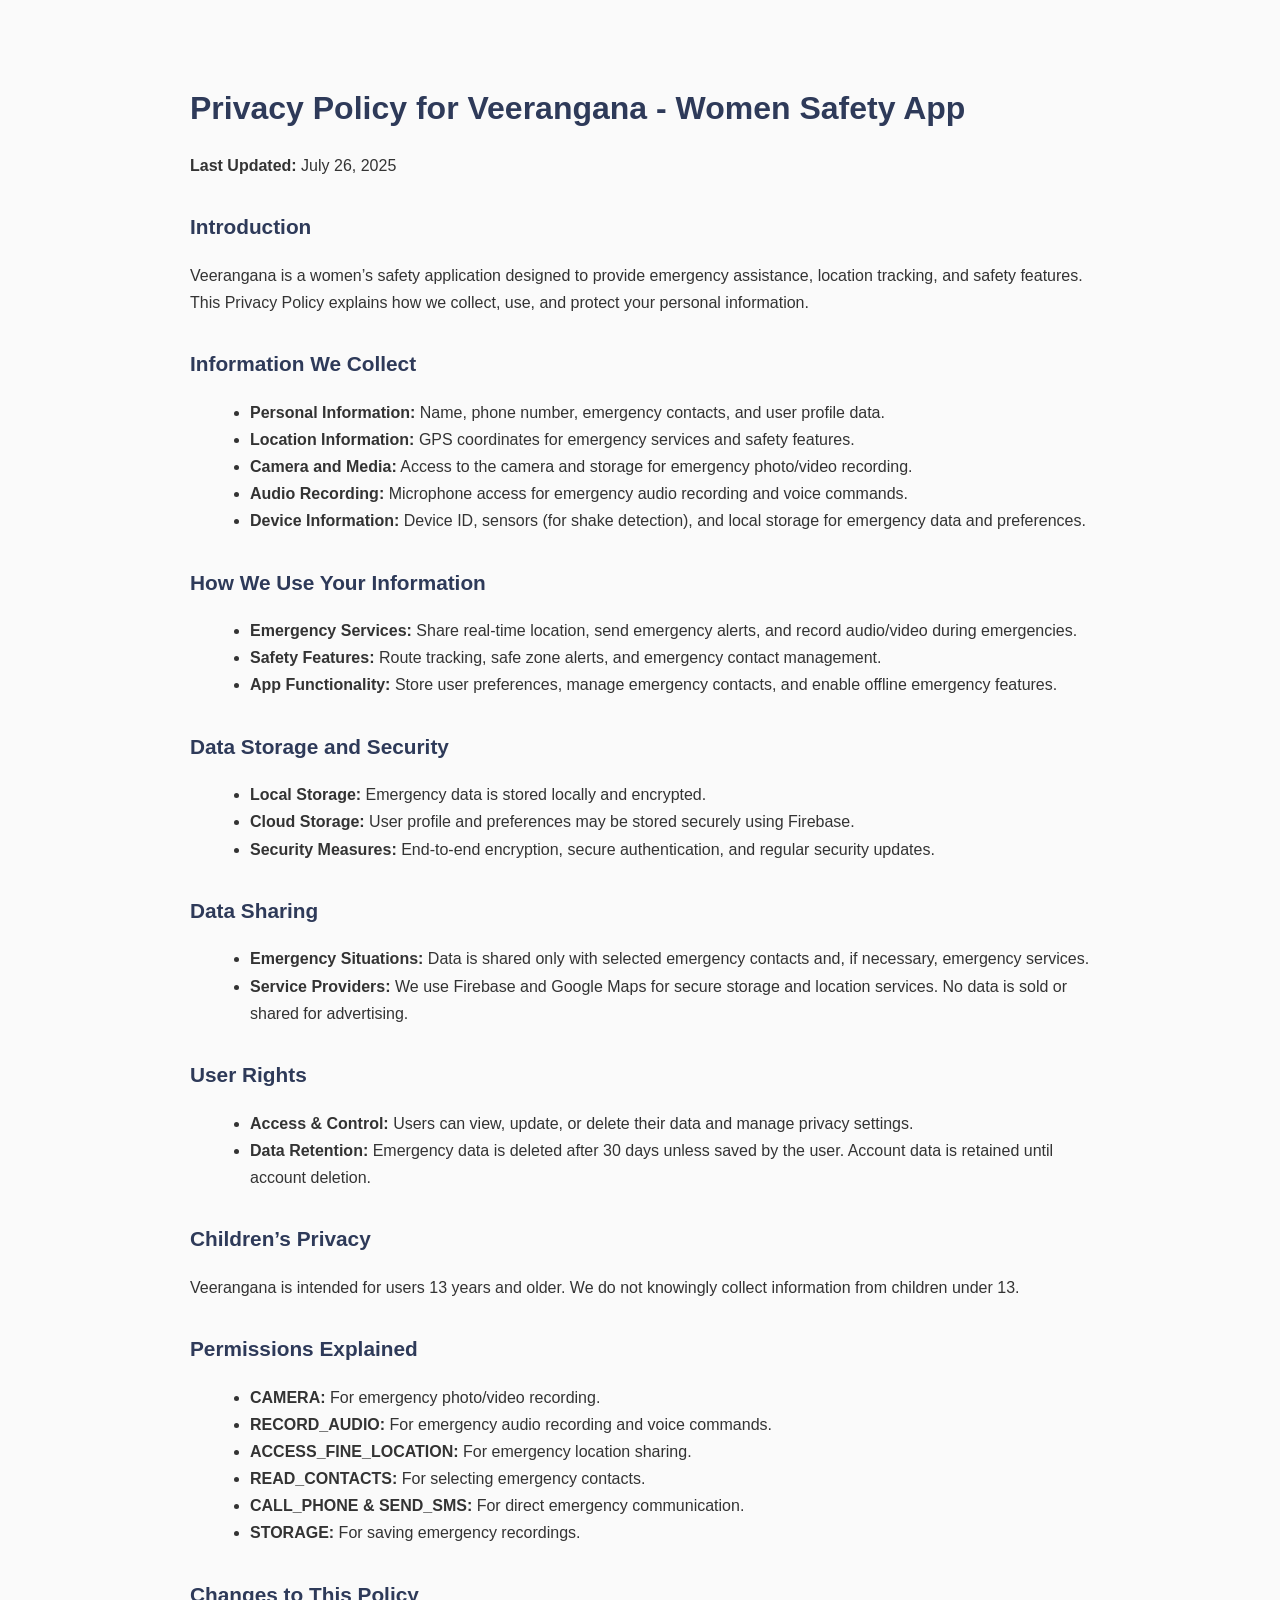
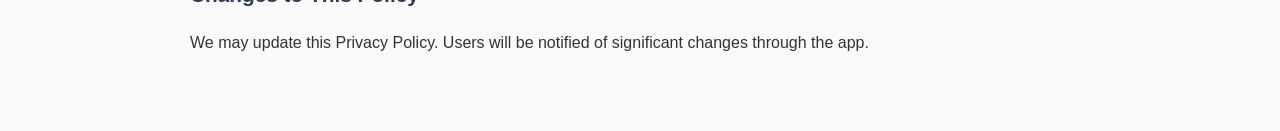
==== privacy.html @ 68ab2f22 "privacy created" ====
<!DOCTYPE html>
<html lang="en">
<head>
  <meta charset="UTF-8" />
  <meta name="viewport" content="width=device-width, initial-scale=1.0"/>
  <title>Privacy Policy - Veerangana</title>
  <style>
    body {
      font-family: 'Segoe UI', Tahoma, Geneva, Verdana, sans-serif;
      margin: 40px auto;
      padding: 20px;
      max-width: 900px;
      background-color: #fafafa;
      color: #333;
      line-height: 1.7;
    }
    h1, h2 {
      color: #2e3a59;
    }
    h1 {
      font-size: 2rem;
      margin-bottom: 10px;
    }
    h2 {
      font-size: 1.3rem;
      margin-top: 30px;
    }
    p {
      margin-bottom: 15px;
    }
    ul {
      margin-left: 20px;
    }
  </style>
</head>
<body>

  <h1>Privacy Policy for Veerangana - Women Safety App</h1>
  <p><strong>Last Updated:</strong> July 26, 2025</p>

  <h2>Introduction</h2>
  <p>Veerangana is a women’s safety application designed to provide emergency assistance, location tracking, and safety features. This Privacy Policy explains how we collect, use, and protect your personal information.</p>

  <h2>Information We Collect</h2>
  <ul>
    <li><strong>Personal Information:</strong> Name, phone number, emergency contacts, and user profile data.</li>
    <li><strong>Location Information:</strong> GPS coordinates for emergency services and safety features.</li>
    <li><strong>Camera and Media:</strong> Access to the camera and storage for emergency photo/video recording.</li>
    <li><strong>Audio Recording:</strong> Microphone access for emergency audio recording and voice commands.</li>
    <li><strong>Device Information:</strong> Device ID, sensors (for shake detection), and local storage for emergency data and preferences.</li>
  </ul>

  <h2>How We Use Your Information</h2>
  <ul>
    <li><strong>Emergency Services:</strong> Share real-time location, send emergency alerts, and record audio/video during emergencies.</li>
    <li><strong>Safety Features:</strong> Route tracking, safe zone alerts, and emergency contact management.</li>
    <li><strong>App Functionality:</strong> Store user preferences, manage emergency contacts, and enable offline emergency features.</li>
  </ul>

  <h2>Data Storage and Security</h2>
  <ul>
    <li><strong>Local Storage:</strong> Emergency data is stored locally and encrypted.</li>
    <li><strong>Cloud Storage:</strong> User profile and preferences may be stored securely using Firebase.</li>
    <li><strong>Security Measures:</strong> End-to-end encryption, secure authentication, and regular security updates.</li>
  </ul>

  <h2>Data Sharing</h2>
  <ul>
    <li><strong>Emergency Situations:</strong> Data is shared only with selected emergency contacts and, if necessary, emergency services.</li>
    <li><strong>Service Providers:</strong> We use Firebase and Google Maps for secure storage and location services. No data is sold or shared for advertising.</li>
  </ul>

  <h2>User Rights</h2>
  <ul>
    <li><strong>Access & Control:</strong> Users can view, update, or delete their data and manage privacy settings.</li>
    <li><strong>Data Retention:</strong> Emergency data is deleted after 30 days unless saved by the user. Account data is retained until account deletion.</li>
  </ul>

  <h2>Children’s Privacy</h2>
  <p>Veerangana is intended for users 13 years and older. We do not knowingly collect information from children under 13.</p>

  <h2>Permissions Explained</h2>
  <ul>
    <li><strong>CAMERA:</strong> For emergency photo/video recording.</li>
    <li><strong>RECORD_AUDIO:</strong> For emergency audio recording and voice commands.</li>
    <li><strong>ACCESS_FINE_LOCATION:</strong> For emergency location sharing.</li>
    <li><strong>READ_CONTACTS:</strong> For selecting emergency contacts.</li>
    <li><strong>CALL_PHONE & SEND_SMS:</strong> For direct emergency communication.</li>
    <li><strong>STORAGE:</strong> For saving emergency recordings.</li>
  </ul>

  <h2>Changes to This Policy</h2>
  <p>We may update this Privacy Policy. Users will be notified of significant changes through the app.</p>

</body>
</html>
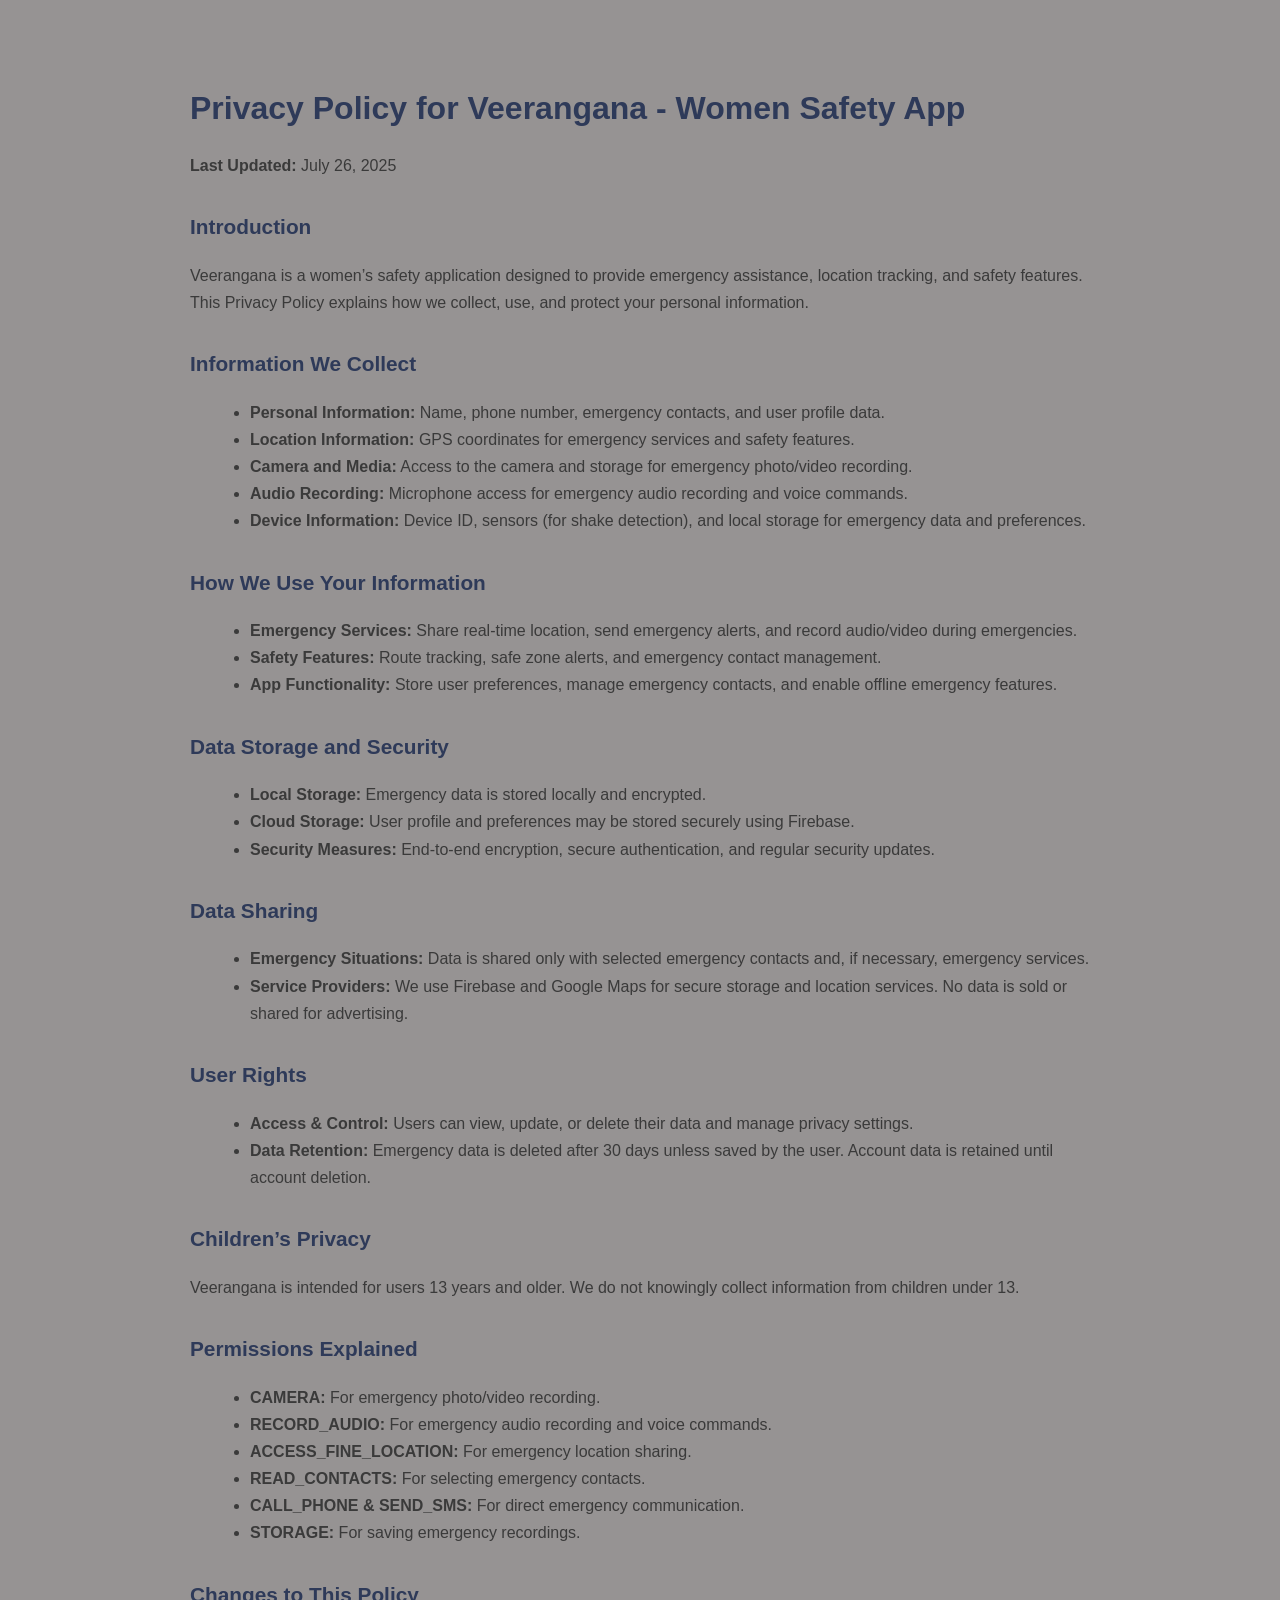
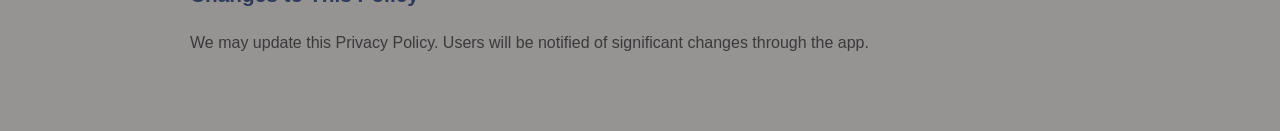
==== commit 43aea2bf: "updated style" ====
--- a/privacy.html
+++ b/privacy.html
@@ -10,8 +10,8 @@
       margin: 40px auto;
       padding: 20px;
       max-width: 900px;
-      background-color: #fafafa;
-      color: #333;
+      background-color: #100a0a70;
+      color: #333333ec;
       line-height: 1.7;
     }
     h1, h2 {
